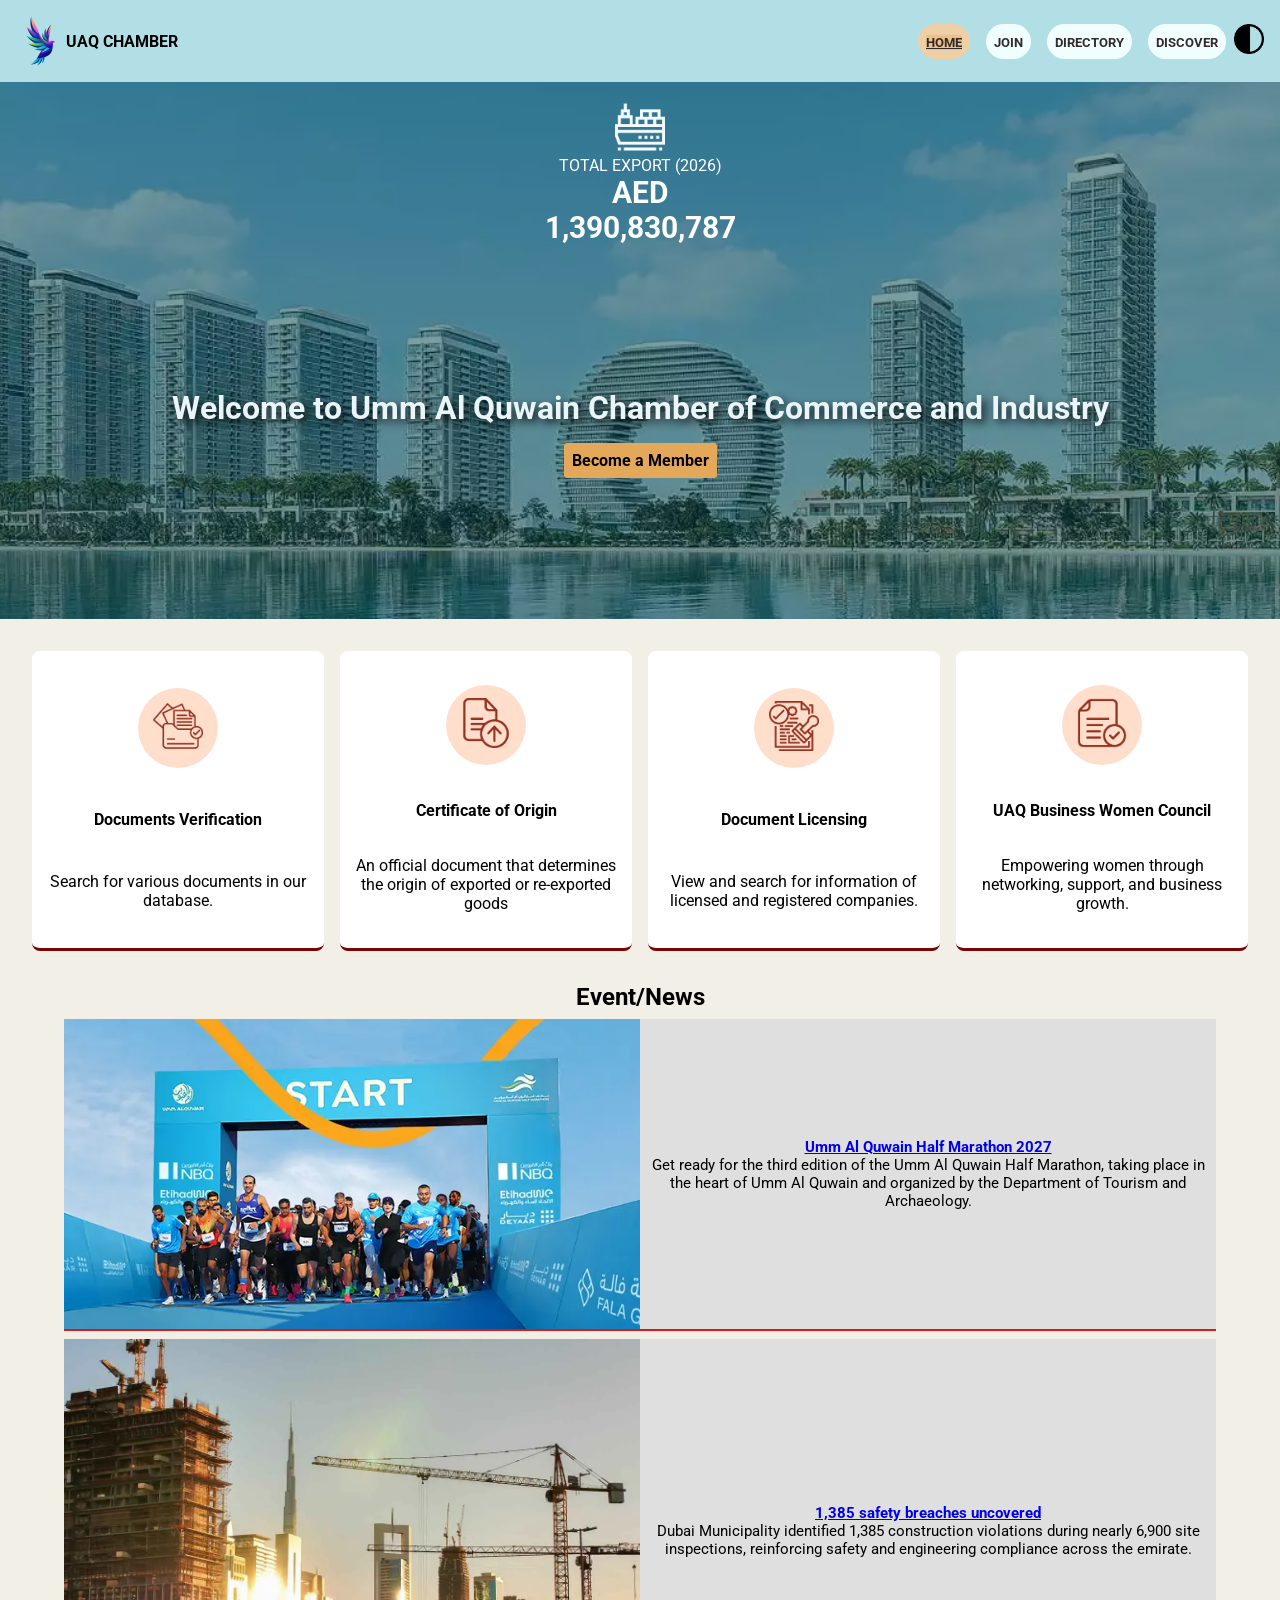
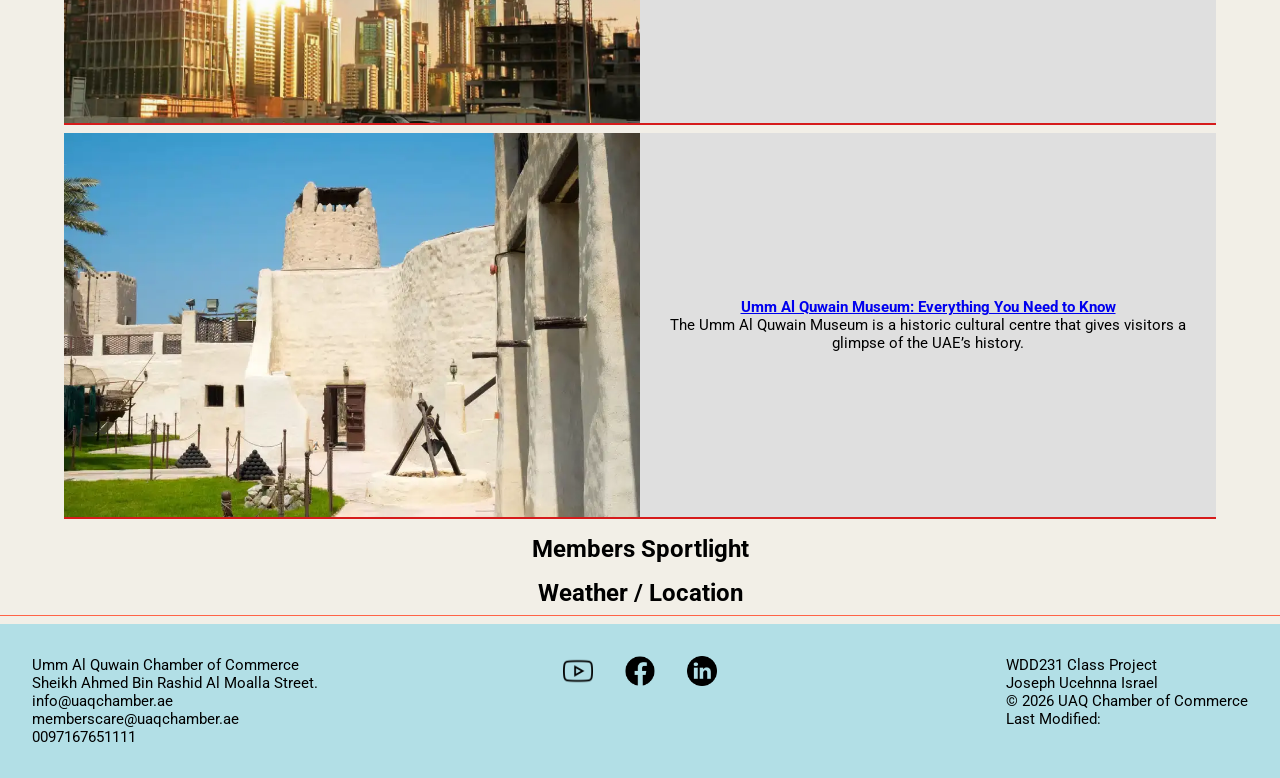
==== chamber/index.html @ 01c4c61a "merging index fix" ====
<!DOCTYPE html>
<html lang="en">
<head>
    <meta charset="UTF-8">
    <meta http-equiv="X-UA-Compatible" content="IE=edge">
    <meta name="viewport" content="width=device-width, initial-scale=1.0">  
    <title>UAQ Chamber | Home Page</title>
    <meta name="description" content="This is the Home page of Umm Al Quwain Chamber of Commerce">
    <meta name="author" content="[Joseph Israel Uchenna]">

<!-- facebook social media meta data -->
    <meta property="og:title" content="Umm Al Quwain Chamber of Commerc - School project">
    <meta property="og:description" content="This is the Home page of the Umm Al Quwain Chamber of commerce">
    <meta property="og:url" content="https://josephiu.github.io/wdd231/chamber/index.html">
    <meta property="og:locale" content="en_US">
    <meta property="og:image" content="https://josephiu.github.io/wdd231/chamber/images/banner_meta.jpg">
    <meta property="og:type" content="website">
    <meta property="og:site_name" content="UAQ Chamber">

    
    <!-- google font -->
    <link rel="preconnect" href="https://fonts.googleapis.com">
    <link rel="preconnect" href="https://fonts.gstatic.com" crossorigin>
    <link href="https://fonts.googleapis.com/css2?family=Roboto:wdth,wght@75,441&display=swap" rel="stylesheet">

<!--css-->  
    <!-- <link rel="stylesheet" href="styles/normalize.css">     -->
    <link rel="stylesheet" href="styles/small.css">
    <link rel="stylesheet" href="styles/larger.css">
   
    
    <link rel="icon" href="favicon.ico">

    <script src="scripts/script.js" defer></script>
    <!-- <script src="scripts/weather.js" ></script> -->

<!-- Add icon library -->
    <!-- <link rel="stylesheet" href="https://cdnjs.cloudflare.com/ajax/libs/font-awesome/4.7.0/css/font-awesome.min.css"> -->

</head>
<body>
    <header>

        <div class='first-header-left'>    
            <img src="images/uaq_logo.png" alt="A picture uaq logo" width="50" height="50">
            <span>UAQ Chamber</span>
        </div>

        <!-- <div class='first-header-right'>  -->
        <nav>
                <ul class='menu-inside'>
                <li class="active_page"><a href="/chamber/index.html" >Home</a></li>
                <li><a href="#">Join</a></li>
                <li><a href="/chamber/directory.html">Directory</a></li>
                <li><a href="#">Discover</a></li>
                </ul> 
        </nav>
        
        <div class="contrast-icon">
                <img src="images/contrast.png" alt="darkmode and light mode" width="30" height="30">
        </div>        
        <div class="hamburger">
                <div class="bar"></div>
                <div class="bar"></div>
                <div class="bar"></div>
        </div>    

    </header>
    <main> 
  
        <div class="hero"> 
            <picture class="hero_px">
                <source srcset="images/hero_image_small.webp" media="(max-width: 422px)">     
                <source srcset="images/hero_image_bignew-1.webp" media="(max-width: 800px)"> 
                <img src="images/hero_image_big.webp" alt=" a large photo showing UAQ" loading="lazy" height="320" width="1020">
            </picture>

            <div class="action_card">
                <img src="images/cargo-ship.png" alt="cargo photo" width="50">
                <p> TOTAL EXPORT (2026)</p>     
                <p id="money"><strong>AED <br>1,390,830,787</strong></p>   
                
            </div>

            <div class="h1_hero">
                <h1>
                    Welcome to Umm Al Quwain Chamber of Commerce and Industry
                </h1>
                <a href="#" class="hero_join">Become a Member</a>
            </div>
        </div>
        <div class="service_container">
            <div class="service_cards_1 services">
                <a href="#"><img src="images/documentation.png" alt="documents photo" width="50"></a>
                <p> <strong>Documents Verification</strong></p>
                <p>Search for various documents in our database.</p>
            </div>
            <div class="service_cards_2 services">
                <a href="#"><img src="images/file.png" alt="file photo" width="50"></a>
                <p><strong>Certificate of Origin</strong></p>
                <p>An official document that determines the origin of exported or re-exported goods</p>
            </div>
            <div class="service_cards_3 services">
                <a href="#"><img src="images/licensing.png" alt="licensing photo" width="50"></a>
                <p><strong>Document Licensing</strong> </p>
                <p>View and search for information of licensed and registered companies.</p>
            </div>
            <div class="service_cards_4 services">
                <a href="#"><img src="images/check.png" alt="licensing photo" width="50"></a>
                <p><strong>UAQ Business Women Council</strong></p>
                <p>Empowering women through networking, support, and business growth.</p>
            </div>
        </div>

        <section class="section1">
                <h2 > Event/News</h2>
                <div class="event">
                    <img src="images/sports.webp" alt="photo of people running" width="300">
                    <div>
                        <p><strong> <a href="https://www.premieronline.com/event/umm_al_quwain_half_marathon_8506">Umm Al Quwain Half Marathon 2027</a></strong>  </p>
                        <p>Get ready for the third edition of the Umm Al Quwain Half Marathon, taking place in the heart of Umm Al Quwain and organized by the Department of Tourism and Archaeology. 
                            </p>
                     </div>
                </div>

                <div class="event">
                    <img src="images/dubai_construction.webp" alt="photo of Dubai construction" width="300">
                    <div>
                        <p><strong><a href="https://www.constructionweekonline.com/projects-tenders/dubai-uncovers-1385-construction-safety-breaches-across-active-building-sites">1,385 safety breaches uncovered </a></strong></p>
                        <p>Dubai Municipality identified 1,385 construction violations during nearly 6,900 site inspections, reinforcing safety and engineering compliance across the emirate. </p>
                        
                    </div>
                </div>

                <div class="event">
                    <img src="images/historic_building.webp" alt="photo of UAQ museum" width="300">
                    <div>
                        <p><strong><a href="https://www.propertyfinder.ae/blog/umm-al-quwain-museum/">Umm Al Quwain Museum: Everything You Need to Know</a></strong></p>

                        <p>The Umm Al Quwain Museum is a historic cultural centre that gives visitors a glimpse of the UAE’s history. 
                            

                        
                    </div>
                   
                </div>
        </section>
        <section class="section3">
                <h2>
                    Members Sportlight
                </h2>
                <div class="dynamic_members">

                </div>
        
        </section> 

        <section class="section_weather">
                <h2>Weather / Location</h2>
                <div class="weather-n-map">
                    <div class="weather">
                    <!-- dynamic population -->
                    </div>
                    <!-- <div class="map">                    
                        <iframe src="https://www.google.com/maps/embed?pb=!1m18!1m12!1m3!1d71017.26651342952!2d55.518053822057425!3d25.551430773762206!2m3!1f0!2f0!3f0!3m2!1i1024!2i768!4f13.1!3m3!1m2!1s0x3ef5fea6ff2b925d%3A0x4a02589b92c58613!2sUmm%20Al%20Quwain%20-%20Emirate%20of%20Umm%20Al%20Quwain!5e1!3m2!1sen!2sae!4v1784803451380!5m2!1sen!2sae" width="300" height="200" allowfullscreen="" loading="lazy" referrerpolicy="strict-origin-when-cross-origin"></iframe>
                    </div>    -->

                </div>
                
                
        </section>
        
    
    </main>
    <footer>
        <div class="footer-left">
            <p class="first-p">
                Umm Al Quwain Chamber of Commerce
            </p>
            <p>
                Sheikh Ahmed Bin Rashid Al Moalla Street.<br>
                info@uaqchamber.ae <br> 
                memberscare@uaqchamber.ae<br>           
                0097167651111 
            </p>   
            
        </div>
        <div class="footer-middle">
            <a href="#"><img src="images/youtube.png" alt="youtube logo" width="50" height="50"></a>
            <a href="#"><img src="images/facebook.png" alt="facebook logo" width="50" height="50"></a>
            <a href="#"><img src="images/linkedin.png" alt="Linkedin logo" width="50" height="50"></a>
        </div>

        <div class="footer-right">
            <p>
                WDD231 Class Project <br> 
                Joseph Ucehnna Israel <br> 
                &copy; 2026 UAQ Chamber of Commerce <br>          
                Last Modified: <span id="lastModified"> </span>            
            </p>
        </div>


    </footer>    
</body>
</html>
---- chamber/styles/small.css ----
/* RESET */
* {
    margin: 0;
    padding: 0;
    box-sizing: border-box;      
    font-family: "Roboto", sans-serif; 
    font-optical-sizing: auto;
    /* font-weight: <weight>; */
    font-style: normal;
    font-variation-settings:
        "wdth" 100;
    

}



:root {
    --primary-color: #F2EFE7;
    --secondary-color: #b2dfe6;
    --accent1-color: #48A6A7;
    --accent2-color: #07545a;
    --accent3-color: #004044;
}


header{
    display: grid;
	grid-gap: 0.5rem;
	/* grid-template-columns: repeat(auto-fit, minmax(320px, 1fr)); */
    background-color:var(--secondary-color);
    padding: 1rem;
    color: black;
    grid-template-columns: 1fr 1fr auto ;
    grid-template-areas:
         "logo logo navi contrast";
         
    
}


.first-header-left{
    grid-area: logo;
    display: flex;
}

.contrast-icon{
    grid-area: contrast;
    align-content: center;
}



.first-header-left span{
    font-weight: bolder;
    align-self: center;
    text-transform: uppercase;
}



nav{
    grid-area: navi;
    align-content: center;
}



.hamburger{  
    grid-area: menu;   
    display: none; 

}




nav ul{
    display: flex;
    gap: 1rem;    
    /* align-items: center; */
}



ul li{
   list-style: none; 
   padding: 0.5rem;
   border-radius: 2rem;
   background-color: #f1feff;

}



ul li a{
    text-decoration: none;
    text-transform: uppercase;
    color: rgb(51, 42, 42);
    font-size: small;
    font-weight: bolder;   
    
}


.active_page{
    background-color: #eecfa6;      
}

.active_page a{
    background-color: #ecc189;
    text-decoration: underline;
}

.menu-inside li:hover{
    background-color: #ecc189;        
}

.menu-inside li:active{
    background-color: #e6d8c5;    
}






footer{
    display: flex;
    gap: 2rem;
    background-color:var(--secondary-color);
    
    color: black;
    padding: 2rem;
    

	/* grid-template-columns: repeat(auto-fit, minmax(320px, 1fr)); */

}

.footer-left, 
.footer-middle, 
.footer-right{
    width: 100%;
    font-size: 15px;
    
}



.footer-middle{
    display: flex;
    gap: 2rem;
    justify-content: center;  
}

footer img{
    width: 30px;
    height: 30px;
}


.footer-right {
    display:flex;
    justify-content: flex-end;  

}



body{
    background-color: var(--primary-color);
    color:black;
}

/* main{
    padding: 1rem; 
}   */

h1{
    text-align: center;
    padding: 0rem 0rem 2rem 0rem;
    
}


#viewMenu{
    display: flex;
    gap: 1rem;
     padding: 0 0 2rem 0;
     justify-content: center;     
}



.gridcard{
    display: grid;  
    color: var(--primary-color);
    grid-template-columns: repeat(auto-fit, minmax(300px,1fr));
     gap: 2rem; 
    align-items: stretch;
    /* background-color: none; */
}
 .gridcard   section {
        display: grid;
        text-align: center;
        justify-items: center;
        background-color: var(--accent3-color);    
        gap: 0.5rem;     
        border: 1px solid rgb(0 0 0 / 10%);
        padding: 0.5rem;

    
    }
   .gridcard section h1{
        padding: 0;
        text-align: center;
        font-size: 20px;
        border-bottom: 1px solid #48A6A7;
    }

   .gridcard section p{
        font-size: 13px;
    }     
     
    .gridcard section a{
        text-decoration: none;
        color: yellow;
     }    

    





.cardList{
    gap: 0rem;
     background-color: #b2dfe6; 
    display: flex;
    flex-direction: column;
    /* align-content: center; */
} 

.cardList section{
        display: grid;
        grid-template-columns: 2fr 1fr 1fr 1fr 1fr;
        margin: 0;    
        align-items: center;  
         background-color:  #ddd;  
        
	}

 .cardList section img {
		display: none;
	    }

 .cardList section h1{    
		font-size: 16px;
        color: black;
        justify-self: start;
        text-align: left;     
        border-bottom: none;
        
        padding: 0px;
     }


.cardList section    p{
        color: black;        
        
    }
 


.cardList section:nth-child(even) {
    background-color: #bbb;
}



    

.dark-mode main{
    /* background-color: var(--accent3-color); */
    background-color: black;

    color: var(--primary-color);
}



body.dark-mode {
    background-color: var(--accent3-color);
    color: white;
}

h1.dark-mode{
    color: var(--primary-color);
    
}

.dark-mode.card-section p{
    color: white;
}

  .cardList section a{
        text-decoration: none;
        color: navy;
     } 






/* ******Home page***** */



.hero{
    background-color: #004044;
    display: grid;
    grid-template-areas: "stack";
    height: auto;    
    color: white;
    overflow: hidden;
    
}





.action_card{
    grid-area: stack;
    z-index: 1;  
    justify-self: center;
    text-align: center;
    margin-top: 20px;  
    
}


.hero_px {
 grid-area: stack; 
     width: 100%;
    height: 100%;
 
 /* z-index: -1; */
      
}

.hero_px img{
 width: 100%;
 height: 100%;
 opacity: 0.5;  
 object-fit: cover;
 /* object-position: center; */

}



#money{
    font-size: 30px;
}





.h1_hero{
 grid-area: stack;  
 z-index: 1;  
 align-self: center;
 text-align: center;
 margin-top: 150px;
 color: rgb(233, 245, 248);
 

}

.h1_hero h1{
    padding: 1rem;
    text-shadow: 4px 4px 8px rgba(0, 0, 0, 0.8);
}

.h1_hero a{
    display: inline-block;
    text-decoration: none;
    /* text-transform: capitalize; */
    font-weight: bolder;    
    background: #e4a85b;
    padding: 0.5rem;
    border-radius: 0.2rem;
    color: #000000;
    transition: transform 0.3s ease;    
}

.h1_hero a:hover{      
    background: #f1c07f;    
    color: #770505;
    transform: translateY(-5px); 
    /* transition: all 0.3s cubic-bezier(.34,1.56,.64,1); */
     
    animation: bounce 0.4s ease;
}

.h1_hero a:active{      
    background: #7ff19b;    
}





.service_container{
    display: grid;
    grid-template-columns: repeat(auto-fit, minmax(100px,1fr));
    /* max-width: 900px; */
    gap: 1rem;
    padding:2rem ;
     place-items: center; 
   

}

.services{
    display: grid;    
    background: #ffffff;
    height: 300px;
     place-items: center; 
     text-align: center;     
     padding: 1rem;
     border-bottom: #770505 solid;
     border-radius: 0.5rem;
     width: 100%;
     

}

.services a{
    display: inline-block;
    text-decoration: none;
    border-radius: 20rem;
    background: #ffdecb;
    width: 80px;
    height: 80px;
    align-content: center;    
    animation: bounce 0.4s ease;
    
}

.services a:hover{
    background: #bbb;
    transform: translateY(-5px); 
     transition: transform 0.3s ease;    
}

.services a:active{      
    background: #7ff19b;    
}

.services h3{
    font-size: 15px;
    
}


#services p{
    font-size: 15px;
}


.section1{
    display: grid;
    /* grid-column: 1fr; */
    max-width: 90%;
    /* background-color: #48A6A7; */
    margin-left: 5%;
    margin-right: 5%;
    gap: 0.5rem;
    padding-bottom: 1rem;  
}


.event{
    display: grid;
    grid-template-columns: 1fr 1fr;
     grid-template-areas:  
    "images text1";
    /* "images text1"; */
    background: #dfdfdf;
    /* max-height: 300px; */
    place-items: start;
    border-bottom: solid 2px #d61b1b;  
           
}

.event img{
    grid-area: images; 
    width: 100%; 
    height: 100%;  
    display: block;
    object-fit: cover;
}

.event div{
    padding: 0.5rem;
    grid-area: text1;
    justify-self: center;
    align-self: center;
    text-align: center;   
    
}

.event div h3{
    font-size: 18px;
    padding-bottom: 0.5rem;

}
.event div p{
    font-size: 15px;
}


/* .section2{
    width: 90%;
    margin-left: 5%;
    margin-right: 5%;
}


 */


.dynamic_members{
    display: grid;  
    /* color: var(--primary-color); */
    grid-template-columns: repeat(auto-fit, minmax(300px,1fr));
     gap: 0.5rem; 
    align-items: stretch;
    width: 90%;
    margin-left: 5%;
    margin-right: 5%;
    padding-top: 0.5rem;
    padding-bottom: 0.5rem;  /* background-color: none; */
}
 .dynamic_members section {
        display: grid;
        text-align: center;
        justify-items: center;
        background-color: #dfdfdf;
        gap: 0.5rem;     
        border: 1px solid rgb(0 0 0 / 10%);
        padding: 0.5rem;

    
    }
.dynamic_members section h1{
        padding: 0;
        text-align: center;
        font-size: 20px;
        border-bottom: 1px solid #6b7374;

    }

.dynamic_members section p{
        font-size: 15px;
    }     
     
.dynamic_members section a{
        text-decoration: none;        
}   

.section1 h2{
    padding-bottom: 0rem;
    justify-self: center;
}


.dark-mode.service_container p{
    color: rgb(44, 17, 17);
}

.dark-mode .service_container h3{
    color: rgb(44, 17, 17);
}

.dark-mode .service_container p{
    color: rgb(44, 17, 17);
}


.dark-mode .section1 div {
    color: rgb(44, 17, 17);
}


.dark-mode .dynamic_members section {
    color: rgb(44, 17, 17);
}


.section_weather h2,
.section3 h2{
    padding-bottom: 0rem;
   text-align: center;
}






.section_weather{
    width: 100%;
    justify-self: center;   
    padding-bottom: 0.5rem;   
    
}

.section_weather h2{
    padding-bottom: 0.5rem;
}


.weather-n-map{        
    display: grid;    
    
    grid-template-areas: 
    "weather_card";
    /* background-color: #07545a; */
    border-bottom: solid tomato 0.5px;
    
}

/* .map{    
    grid-area: map_card; 
    min-width: 0;   
    background-color: #dfdfdf;
     
}

.map iframe{
    
     display: block;     
    width: 100%;
    height: 100%;
   
} */



.weather{
     grid-area: weather_card;   
    
    display: grid;   
     
     grid-template-areas: 
     "big_box1 big_box2 big_box2 big_box2"
     "big_box1 big_box2 big_box2 big_box2";
     /* place-items: center; */
     
      background-color: #c9d6d5;
      place-items: center;
     
}

.w_box1{
    grid-area: big_box1;          
    /* background: #62b7c2; */
    text-align: center;
    background: #f5ffff;
    height: 100%;
    align-content: center;
    color: rgb(11, 19, 27);
    justify-self: start;


    
}


.w_box1 p{
    font-size: 15px;
}



.w_box1 .tempBig strong {
    font-size: 25px;
}
    
    



.w_box2{
    grid-template-columns: repeat(3, minmax(60px,1fr)); 

    display: grid;
    grid-area: big_box2;
    grid-template-areas:      
     "w-h3 w-h3 w-h3"
     "small_box1 small_box2 small_box3";
     gap: 0.5rem;
     place-items: center;
     padding-top: 0.5rem;
     padding-bottom: 0.5rem;
     /* justify-content: space-evenly; */
     width: 100%;
     
     
     
}


.w_box2 img{
    width: 50px;
}


.h3card{
    grid-area: w-h3;
    text-align: center;  
    color: #000000;   

}

.smallbox1{
    grid-area: small_box1;
    
    
}
.smallbox2{
    grid-area: small_box2;
}

.smallbox3{
    grid-area: small_box3;
}

.dark-mode div.smallbox1,
.dark-mode div.smallbox2,
.dark-mode div.smallbox3
{
    color: rgb(44, 17, 17);
}
---- chamber/styles/larger.css ----
@media screen and (max-width: 600px) and (min-width: 320px) {

    
    header {
        display: grid;
        
        grid-template-rows: 1fr auto;
        grid-template-columns: 1fr 1fr auto auto;
        /* flex-direction: row; */
        padding: 1rem 0rem 0rem 0rem ;
         grid-template-areas:
         "logo logo contrast menu"
         "navi navi navi navi";
        
        align-items: center;        
        /* justify-content: space-between; */
        gap:0.5rem;
    }  
  



    .first-header-left{
        grid-area: logo;
    }

     .contrast-icon{
        grid-area: contrast;
    }

    
     .hamburger{
        grid-area: menu;
        padding-right: 1rem;
    }

    .open{
        grid-area: navi;
            
    }


    .cardList section{    
    grid-template-columns:  1fr     
           
    }

    .cardList section h1{
        
        justify-self:center;
        text-align: center;   
    }
    
   


    nav ul{
    display: none;
    }

    .first-header-right p{
        justify-content: right;
        width: 100%;
    }

    
    .hamburger{    
        display: block;
        width: 30px;
        height: 30px;
        font-size: 1.5rem;
        align-self: center; 
    }

    .bar{
        /* display: block;     */
            width: 100%;
            height: 4px;            
            background-color: rgb(13, 78, 100);
            margin: 5px 0;             
    }


    footer{
        display: grid;
    }

    .footer-middle{
        justify-content: left;
    }

    .footer-right{
        display: block; 
        
    }



      nav.open ul{
        display: grid;   
        width: 100%;     
        
        background-color: #48A6A7;        
        box-shadow: 0 2px 8px rgba(0, 0, 0, 0.2);
         justify-content: center; 
        text-align: center; 
        padding: 1rem;
             
              
               
    } 

     /* .open{
        grid-column: span 4;
        width: 100%;
    } */
    
    .bar{
        transition: .3s;
        
    }

    .hamburger.active .bar:nth-child(1){
        transform: rotate(45deg) translate(6px,6px);
     }

    .hamburger.active .bar:nth-child(2){
        opacity:0;
       
    }

    .hamburger.active .bar:nth-child(3){
        transform: rotate(-45deg) translate(7px,-7px);
     }



     /* ***Home** */


     .service_container{        
        /* display: grid; */
        display: block;

     }  

     .weather-n-map{        
        /* display: grid; */
        display: block;

     }  


     



}
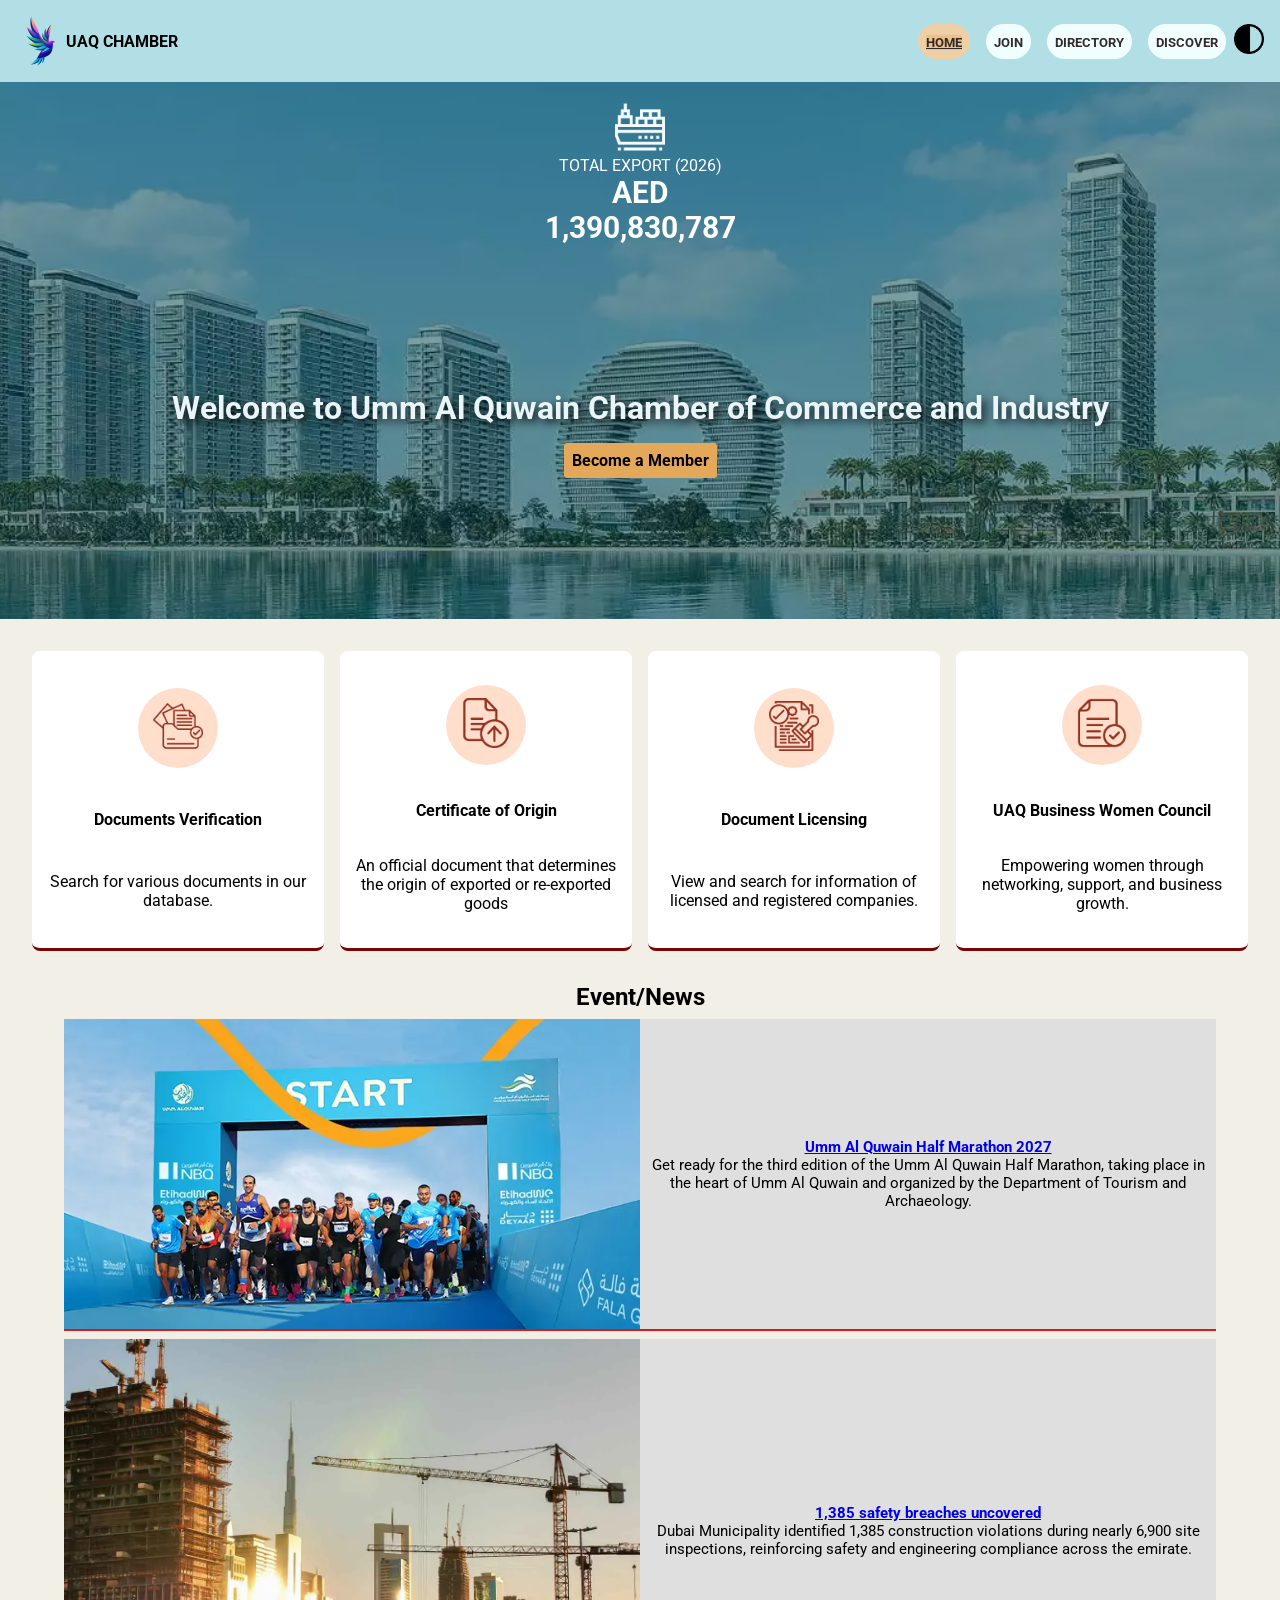
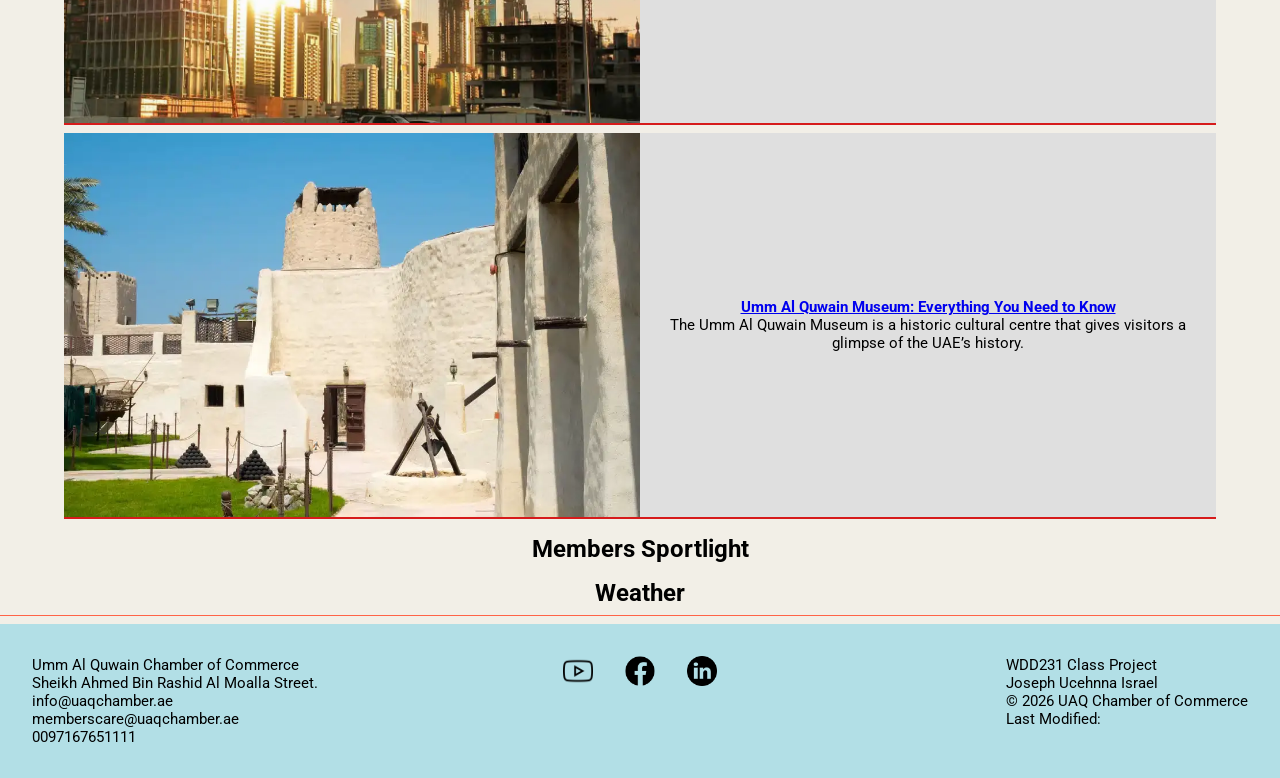
==== commit 8823cc6a: "join page" ====
--- a/chamber/index.html
+++ b/chamber/index.html
@@ -156,7 +156,7 @@
         </section> 
 
         <section class="section_weather">
-                <h2>Weather / Location</h2>
+                <h2>Weather</h2>
                 <div class="weather-n-map">
                     <div class="weather">
                     <!-- dynamic population -->
--- a/chamber/styles/small.css
+++ b/chamber/styles/small.css
@@ -751,3 +751,176 @@
 }
 
 
+
+
+
+/* Join page*/
+
+
+.joinbody{
+    display: grid;
+    gap: 1rem;
+    grid-template-columns:repeat(auto-fit, minmax(232.5px,1fr)); 
+    margin-left: 10%;
+    margin-right: 10%;
+    margin-bottom: 2%;
+
+
+}
+
+form{
+     background-color: #c9d6d5;
+     padding: 1rem;
+    border-radius: 0.5rem;
+    justify-items: center;
+}
+
+form label {
+      display: block;
+      font-size: 20px;
+       color: rgb(5, 41, 18);   
+      border-radius: 5rem;
+      width: 100%;
+      
+    }
+
+
+ form input[type=text],
+    input[type=tel],
+    input[type=date],
+    input[type=email],
+    select {
+      display: block;
+      margin: .1rem 0 1rem 0 ;
+      padding: .3rem;
+      border: 1px solid #999;
+      border-radius: 4px;
+      border-left-width: 5px;
+      border-left-color:#555;
+      font-size: 1rem;
+      color: rgb(5, 41, 18);  
+      width: 100%;
+    }
+
+  input[type=submit] {
+    width: 100%;
+      border: none;
+      text-align: center;
+      background-color: #3D405B;
+      color: white;
+      border-radius: 1rem;
+      padding: .75rem 1.5rem;
+      margin: 2rem 0;
+      font-size: 1.2rem;      
+    }
+
+
+    form input[type=submit]:hover {      
+        background-color: #3e4586;
+    }
+
+
+form input:required {border-left-color: #d70000;}
+form input:focus {border-left-color: black; outline:none;}
+form input:required:valid{border-left-color: green;}
+  
+
+form fieldset{
+    border: solid white 0.2px;
+    width: 100%;
+    padding: 1rem;
+    border-radius: 0.5rem;
+
+}
+
+.memberInfo{
+   display: block;
+   gap: 3rem;
+     
+}
+
+.memberInfo h2{
+    text-align: center;
+     
+}
+
+.memberInfo div{
+    background-color: #c9d6d5;
+    width: 100%;
+    margin: .1rem 0 1rem 0 ;
+    text-align: center;
+    padding: 2rem;
+    color: rgb(5, 41, 18); 
+    border-top-left-radius: 0.5rem; 
+    border-bottom-left-radius: 2rem;
+    border-top-right-radius: 2rem; 
+    border-bottom-right-radius: 0.5rem;
+    /* box-shadow: 2 0 1rem #777; */
+}
+
+.memberInfo div p{
+    background-color: #c9d6d5;    
+    margin: .1rem 0 1rem 0 ;
+    
+}
+
+
+.memberInfo button{
+
+    width: 200px;
+    padding: 0.5rem;
+    border-radius: 1.5rem;
+    background-color: #eecfa6;
+     border: none;  
+
+
+
+}
+
+
+.memberInfo button:hover{      
+    background: #f1c07f;   
+    
+    transform: translateY(-5px); 
+    /* transition: all 0.3s cubic-bezier(.34,1.56,.64,1); */
+     
+    animation: bounce 0.4s ease;
+   
+}
+
+
+
+
+.close{
+    display: none;
+}
+
+
+
+dialog {
+
+
+  border: 1px solid rgb(0 0 0 / 10%);
+  border-radius: .25rem;
+  padding: 1rem;
+  background-color: #fff;
+  box-shadow: 0 0 3rem #777;
+  width: 90%;
+  max-width: 600px;
+  
+   place-self: center ; 
+}
+
+::backdrop {
+  background-color: rgb(0 0 0 / 50%);
+}
+
+dialog button {
+ background: #f1c07f;   
+  
+  top: 23px;
+  right: 23px;
+  padding: .5rem 1rem;
+  border: 1px solid rgb(0 0 0 / 10%);
+}
+
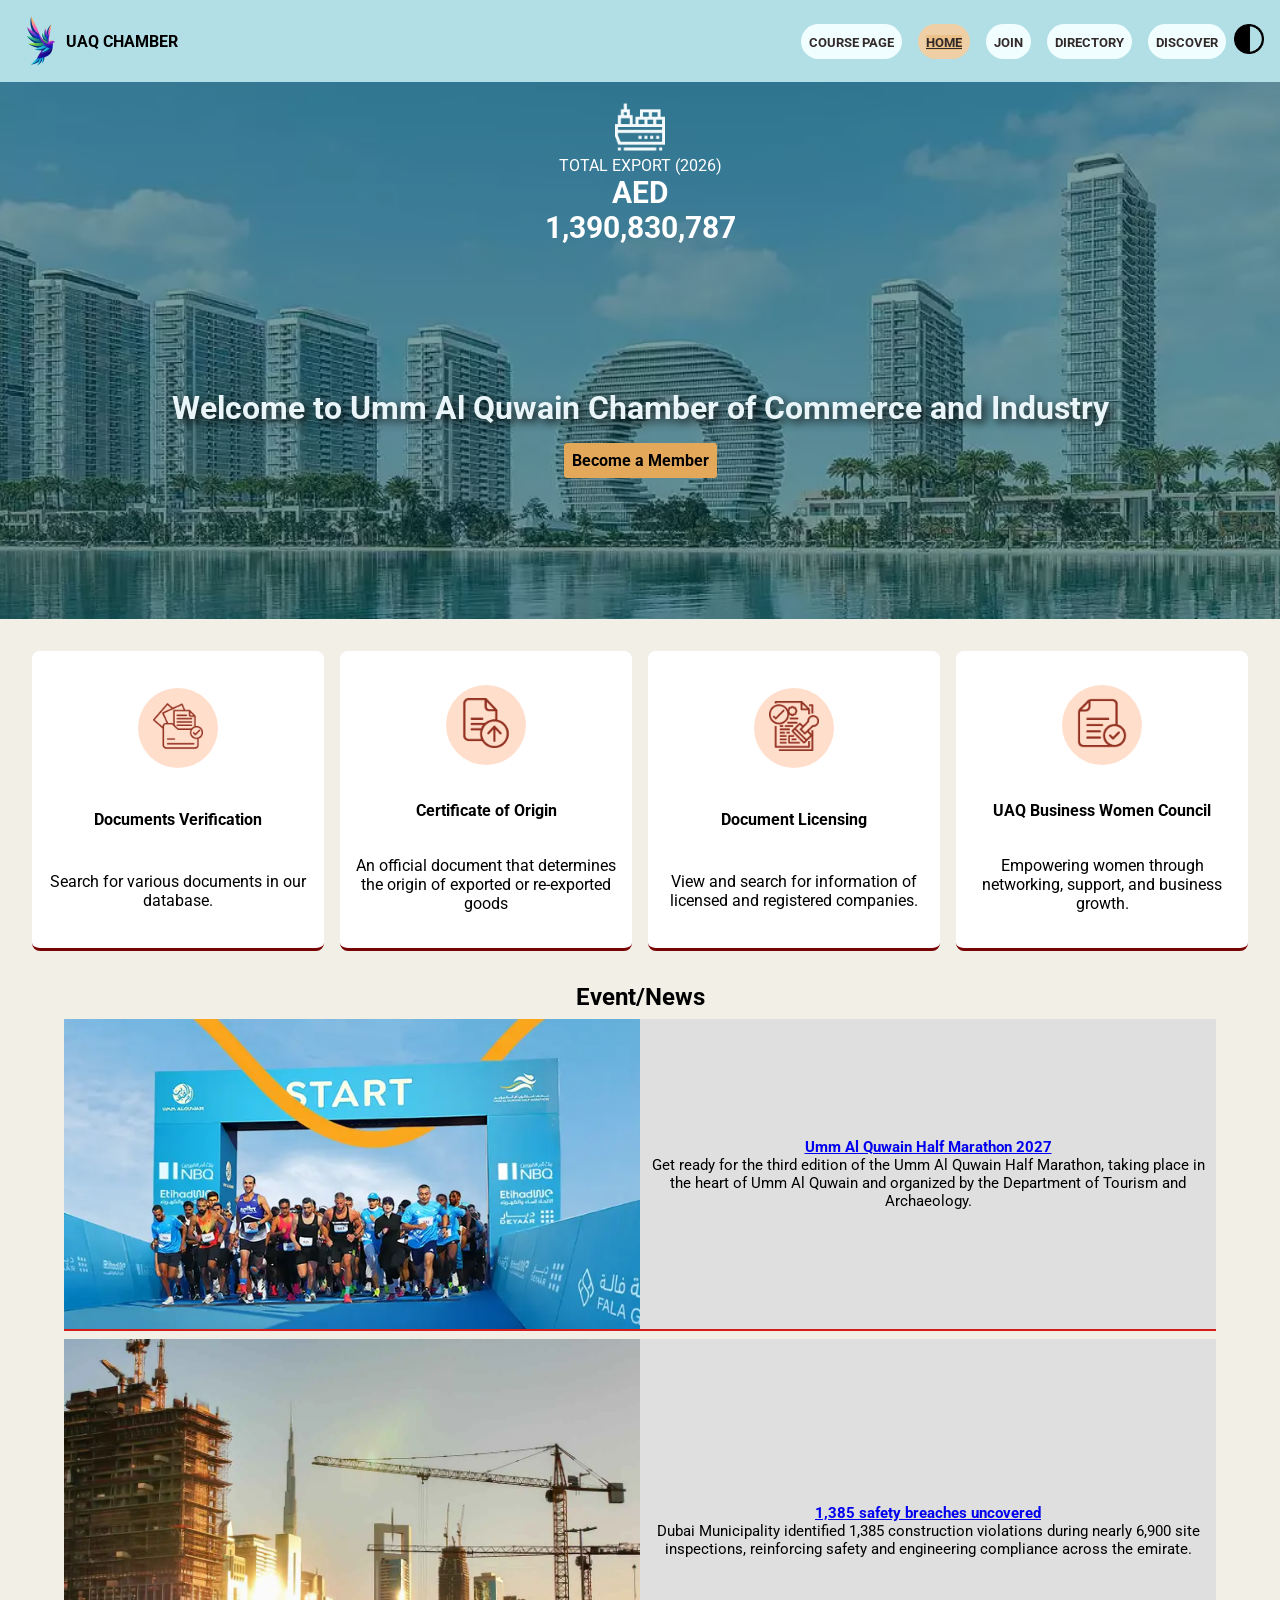
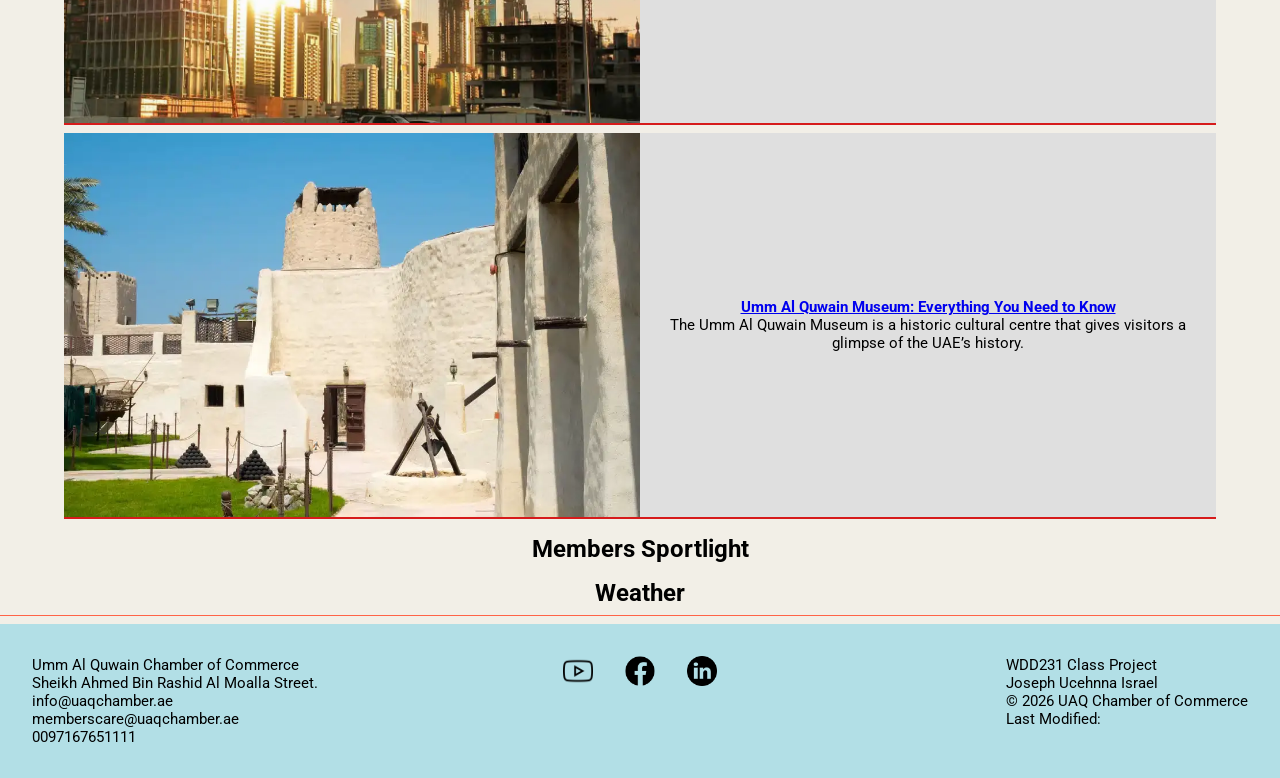
==== commit 56a9f2f7: "hompage" ====
--- a/chamber/index.html
+++ b/chamber/index.html
@@ -49,9 +49,10 @@
         <!-- <div class='first-header-right'>  -->
         <nav>
                 <ul class='menu-inside'>
-                <li class="active_page"><a href="/chamber/index.html" >Home</a></li>
-                <li><a href="#">Join</a></li>
-                <li><a href="/chamber/directory.html">Directory</a></li>
+                <li><a href="/index.html" >Course Page</a></li>
+                <li class="active_page"><a href="./index.html" >Home</a></li>
+                <li><a href="./join.html">Join</a></li>
+                <li><a href="./directory.html">Directory</a></li>
                 <li><a href="#">Discover</a></li>
                 </ul> 
         </nav>
--- a/chamber/styles/small.css
+++ b/chamber/styles/small.css
@@ -777,12 +777,21 @@
 
 form label {
       display: block;
-      font-size: 20px;
+      font-size: 16px;
        color: rgb(5, 41, 18);   
       border-radius: 5rem;
       width: 100%;
       
     }
+
+
+form textarea{
+    width: 100%;
+    border-radius: 0.5rem;
+    padding: 1rem;;
+    
+}
+
 
 
  form input[type=text],
@@ -855,8 +864,31 @@
     border-bottom-left-radius: 2rem;
     border-top-right-radius: 2rem; 
     border-bottom-right-radius: 0.5rem;
-    /* box-shadow: 2 0 1rem #777; */
-}
+     opacity: 0;
+    animation: fadeUp .6s ease forwards;
+    transition: transform .3s ease, box-shadow .3s ease;
+}
+
+
+
+
+.memberInfo div:nth-child(1) { animation-delay: .1s; }
+.memberInfo div:nth-child(2) { animation-delay: .3s; }
+.memberInfo div:nth-child(3) { animation-delay: .5s; }
+.memberInfo div:nth-child(4) { animation-delay: .7s; }
+
+@keyframes fadeUp {
+    from {
+        opacity: 0;
+        transform: translateY(20px);
+    }
+    to {
+        opacity: 1;
+        transform: translateY(0);
+    }
+}
+
+
 
 .memberInfo div p{
     background-color: #c9d6d5;    
@@ -887,6 +919,7 @@
     animation: bounce 0.4s ease;
    
 }
+
 
 
 
@@ -924,3 +957,23 @@
   border: 1px solid rgb(0 0 0 / 10%);
 }
 
+
+/* Thankyou page */
+
+#results{
+    place-self: center;
+    text-align: center;
+    padding: 1rem;    
+  background-color: #fff;
+  color: #000000;
+  box-shadow: 0 0 3rem #777;
+  border-radius: 2rem;
+  border: solid #07545a 1rem;
+margin-bottom: 1rem;
+
+      
+}
+
+#results p{
+    margin-bottom: 1rem;
+}
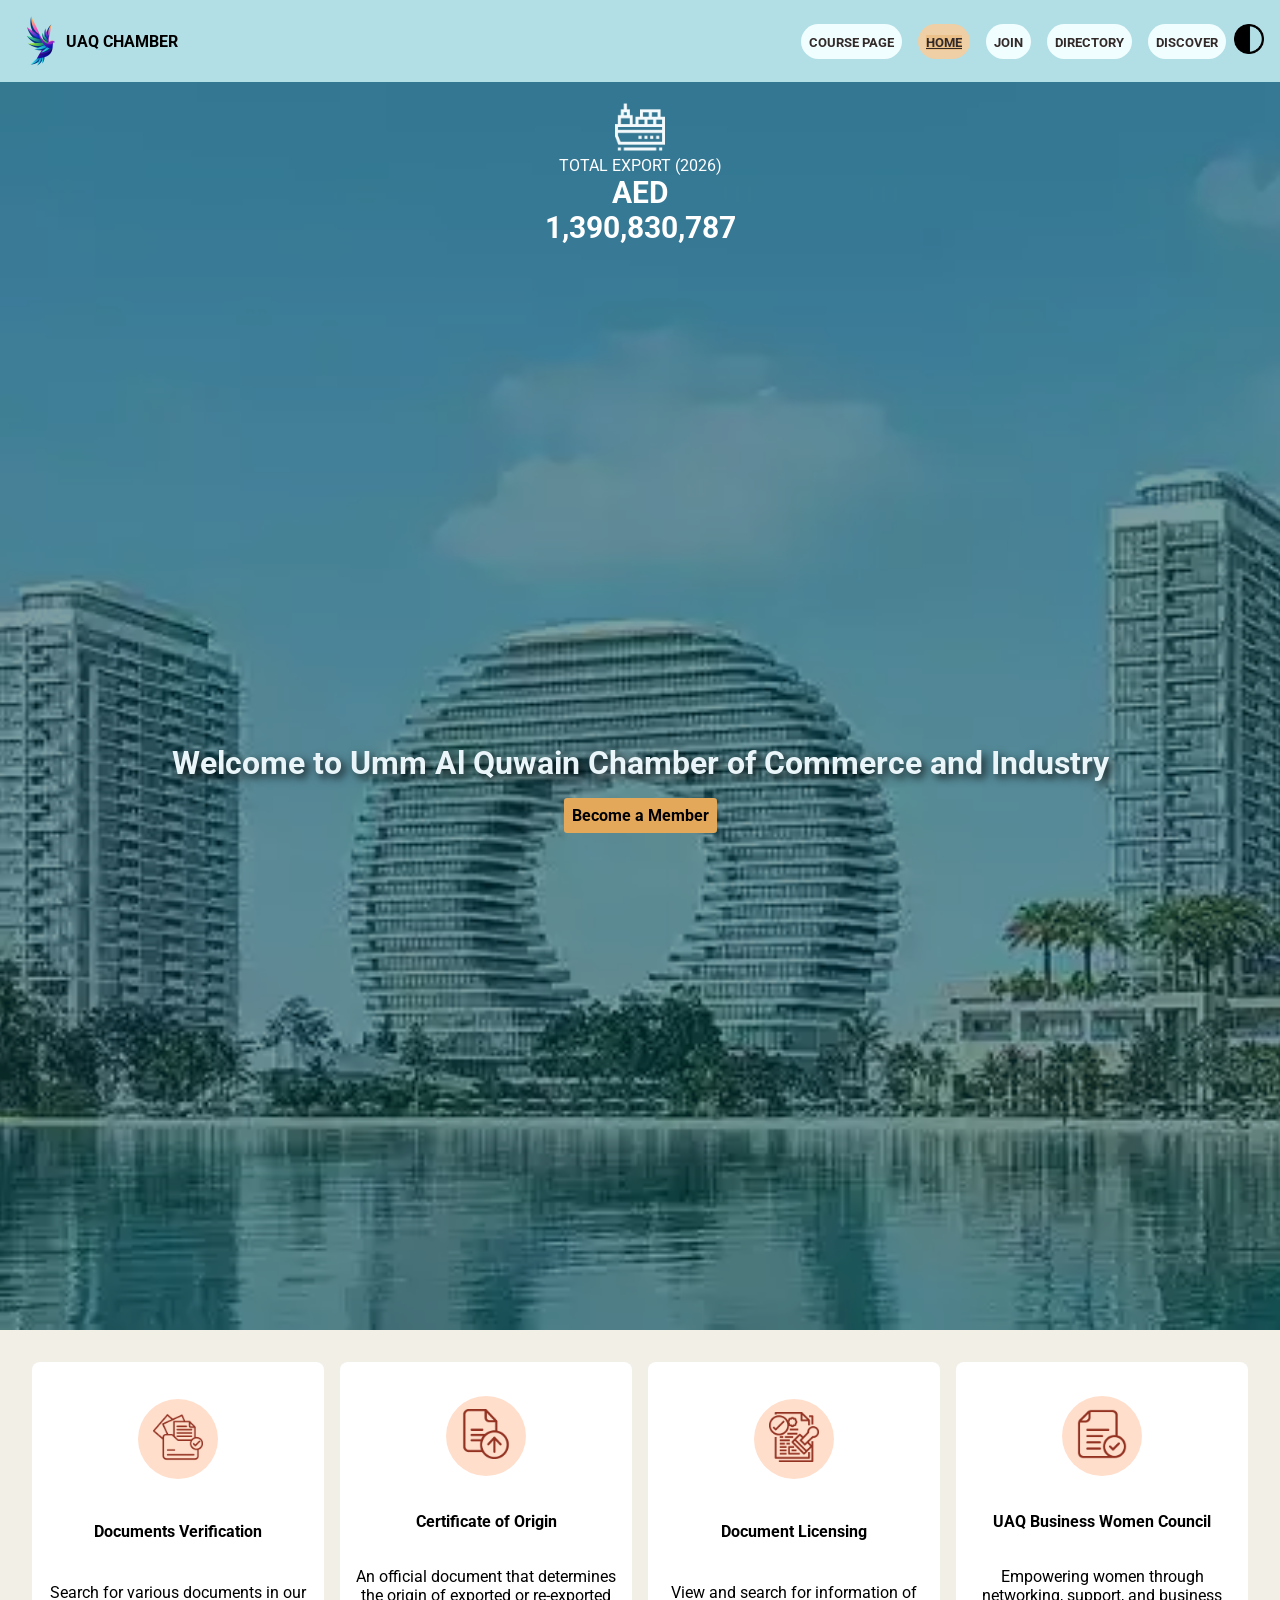
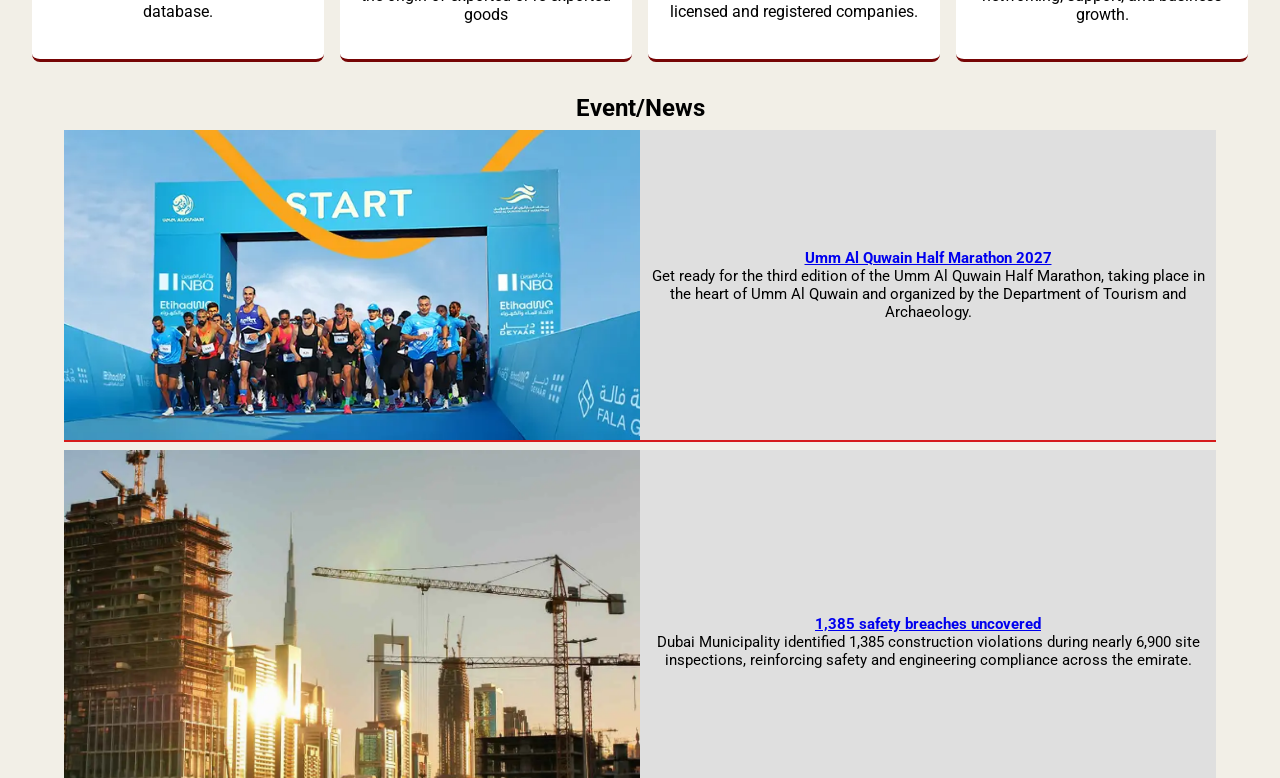
==== commit 992596e5: "link" ====
--- a/chamber/index.html
+++ b/chamber/index.html
@@ -9,7 +9,7 @@
     <meta name="author" content="[Joseph Israel Uchenna]">
 
 <!-- facebook social media meta data -->
-    <meta property="og:title" content="Umm Al Quwain Chamber of Commerc - School project">
+    <meta property="og:title" content="Umm Al Quwain Chamber of Commerce - School project">
     <meta property="og:description" content="This is the Home page of the Umm Al Quwain Chamber of commerce">
     <meta property="og:url" content="https://josephiu.github.io/wdd231/chamber/index.html">
     <meta property="og:locale" content="en_US">
@@ -49,11 +49,11 @@
         <!-- <div class='first-header-right'>  -->
         <nav>
                 <ul class='menu-inside'>
-                <li><a href="/index.html" >Course Page</a></li>
+                <li><a href="../index.html" >Course Page</a></li>
                 <li class="active_page"><a href="./index.html" >Home</a></li>
                 <li><a href="./join.html">Join</a></li>
                 <li><a href="./directory.html">Directory</a></li>
-                <li><a href="#">Discover</a></li>
+                <li><a href="./discover.html">Discover</a></li>
                 </ul> 
         </nav>
         
@@ -188,8 +188,8 @@
         </div>
         <div class="footer-middle">
             <a href="#"><img src="images/youtube.png" alt="youtube logo" width="50" height="50"></a>
-            <a href="#"><img src="images/facebook.png" alt="facebook logo" width="50" height="50"></a>
-            <a href="#"><img src="images/linkedin.png" alt="Linkedin logo" width="50" height="50"></a>
+            <a href="https://www.facebook.com/share/197aQa34pK/?mibextid=wwXIfr"><img src="images/facebook.png" alt="facebook logo" width="50" height="50"></a>
+            <a href="https://www.linkedin.com/in/joseph-israel-910689323?utm_source=share_via&utm_content=profile&utm_medium=member_ios"><img src="images/linkedin.png" alt="Linkedin logo" width="50" height="50"></a>
         </div>
 
         <div class="footer-right">
--- a/chamber/styles/small.css
+++ b/chamber/styles/small.css
@@ -976,4 +976,138 @@
 
 #results p{
     margin-bottom: 1rem;
-}+}
+
+
+
+
+/* Discover page */
+
+/* .places_containner{
+    display: grid;
+    gap: 2rem;
+    grid-template-columns:repeat(auto-fit, minmax(232.5px,1fr)); 
+    margin-left: 10%;
+    margin-right: 10%;
+    margin-bottom: 2%;
+
+} */
+
+
+.places_containner{
+    display: grid;
+    gap: 2rem;
+    grid-template-columns:repeat(2, minmax(200px,1fr)); 
+    /* grid-template-columns:1fr 1fr;  */
+
+    margin-left: 10%;
+    margin-right: 10%;
+    margin-bottom: 2%;
+
+}
+
+
+
+.places_containner div{
+    display: grid;
+    grid-template-areas: 
+    "image   title "
+    "image description"
+    "image  entry"    
+    "btn btn ";
+    background-color: #c9d6d5;
+    overflow: hidden;
+    border-radius: 1rem;
+    /* gap:1rem */
+    color: #000000;
+}
+
+
+
+.places_containner div:hover {
+	box-shadow: 0 0 50px #333;
+    
+}
+
+
+
+
+.places_containner div h2{
+    grid-area: title;
+    padding:1rem
+}
+
+.places_containner div img{
+    grid-area: image;
+    width: 100%;
+    height: 100%;
+    
+    object-fit: cover;
+}
+
+
+
+
+
+
+.places_containner div p{
+    grid-area: description;
+    padding:1rem;
+    
+}
+
+
+.places_containner div strong{
+    grid-area: entry;
+    display: inline-block;
+    padding:1rem;
+   
+
+}
+
+.places_containner div button{
+    grid-area: btn;
+    padding: 1rem;
+    background: #e4a85b;
+    transition: transform 0.3s ease;   
+    border: none;
+    
+}
+
+
+
+.places_containner div button:hover{      
+    background: #f1c07f;    
+    color: #770505;
+    
+}
+
+
+#visit{
+    text-align: center;
+    background-color: #c9d6d5;
+    padding: 1rem;
+    color: #000000;
+
+
+    
+
+}
+
+/* meddium size */
+
+@media screen and (max-width: 1024px){
+    .places_containner{        
+        grid-template-columns: 1fr;
+        
+    }
+     
+
+   
+
+}
+
+
+
+
+
--- a/chamber/styles/larger.css
+++ b/chamber/styles/larger.css
@@ -16,8 +16,7 @@
         /* justify-content: space-between; */
         gap:0.5rem;
     }  
-  
-
+    
 
 
     .first-header-left{
@@ -151,6 +150,24 @@
      }  
 
 
+
+     .places_containner div{
+    display: grid;
+    grid-template-areas: 
+    " title "
+    "image "
+    "description"
+    "entry"
+    "btn ";
+    background-color: #c9d6d5;
+    overflow: hidden;
+    border-radius: 1rem;
+    /* gap:1rem */
+    color: #000000;
+}
+
+
+
      
 
 
